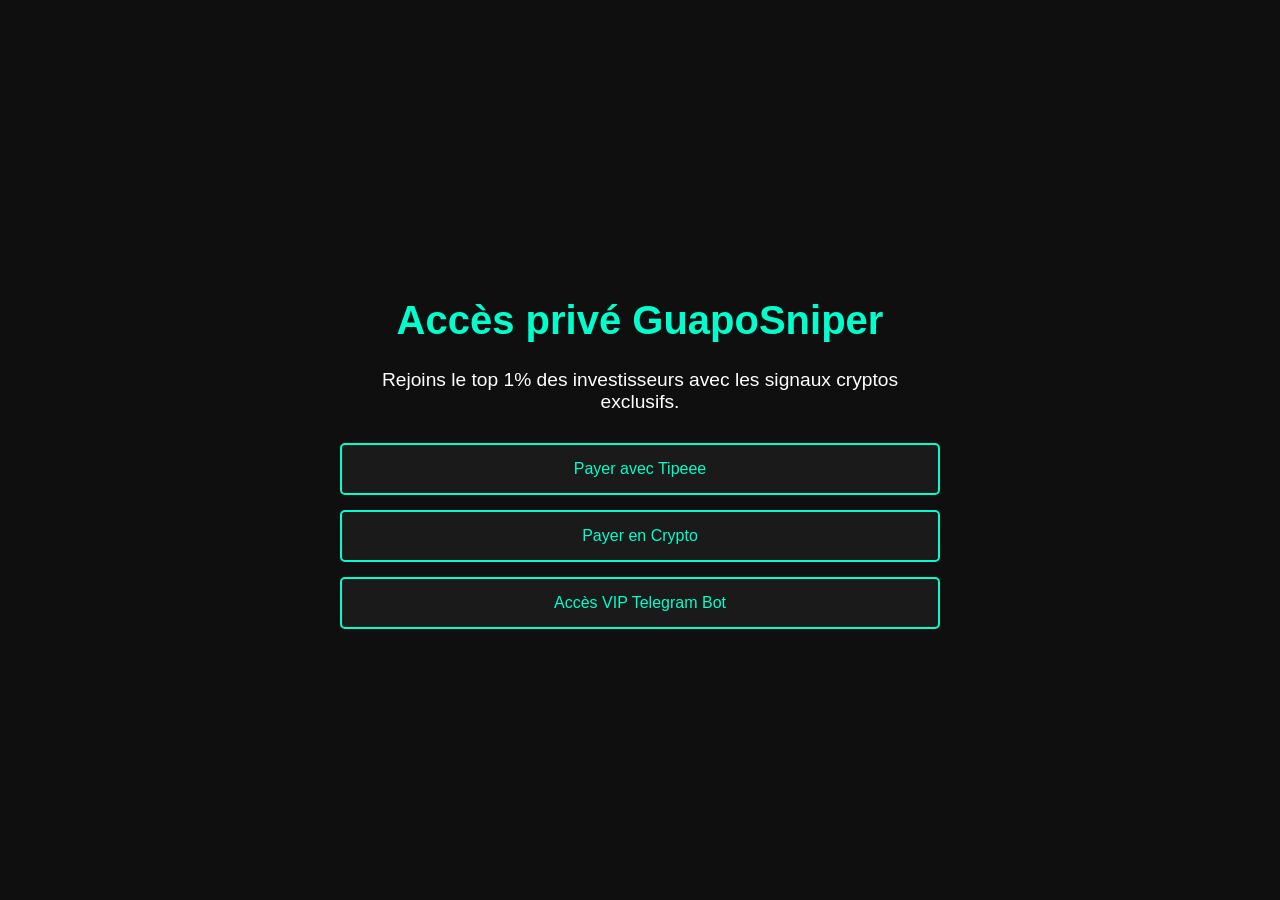
==== index.html @ 8393d085 "Ajout des fichiers HTML/CSS" ====
<!DOCTYPE html>
<html lang="fr">
<head>
    <meta charset="UTF-8">
    <meta name="viewport" content="width=device-width, initial-scale=1.0">
    <title>GuapoSniper VIP</title>
    <link rel="stylesheet" href="style.css">
</head>
<body>
    <div class="container">
        <h1>Accès privé GuapoSniper</h1>
        <p>Rejoins le top 1% des investisseurs avec les signaux cryptos exclusifs.</p>
        <div class="buttons">
            <a href="https://fr.tipeee.com/guaposniper" class="btn">Payer avec Tipeee</a>
            <a href="#" class="btn">Payer en Crypto</a>
            <a href="https://t.me/Guapoooo_bot" class="btn">Accès VIP Telegram Bot</a>
        </div>
    </div>
</body>
</html>
---- style.css ----
body {
    margin: 0;
    padding: 0;
    font-family: 'Segoe UI', sans-serif;
    background-color: #0f0f0f;
    color: #fff;
    display: flex;
    justify-content: center;
    align-items: center;
    height: 100vh;
    text-align: center;
}
.container {
    max-width: 600px;
    padding: 20px;
}
h1 {
    font-size: 2.5em;
    color: #00ffcc;
}
p {
    font-size: 1.2em;
    margin-bottom: 30px;
}
.buttons {
    display: flex;
    flex-direction: column;
    gap: 15px;
}
.btn {
    background: #1a1a1a;
    border: 2px solid #00ffcc;
    padding: 15px;
    color: #00ffcc;
    text-decoration: none;
    border-radius: 5px;
    transition: all 0.3s ease;
}
.btn:hover {
    background: #00ffcc;
    color: #000;
}
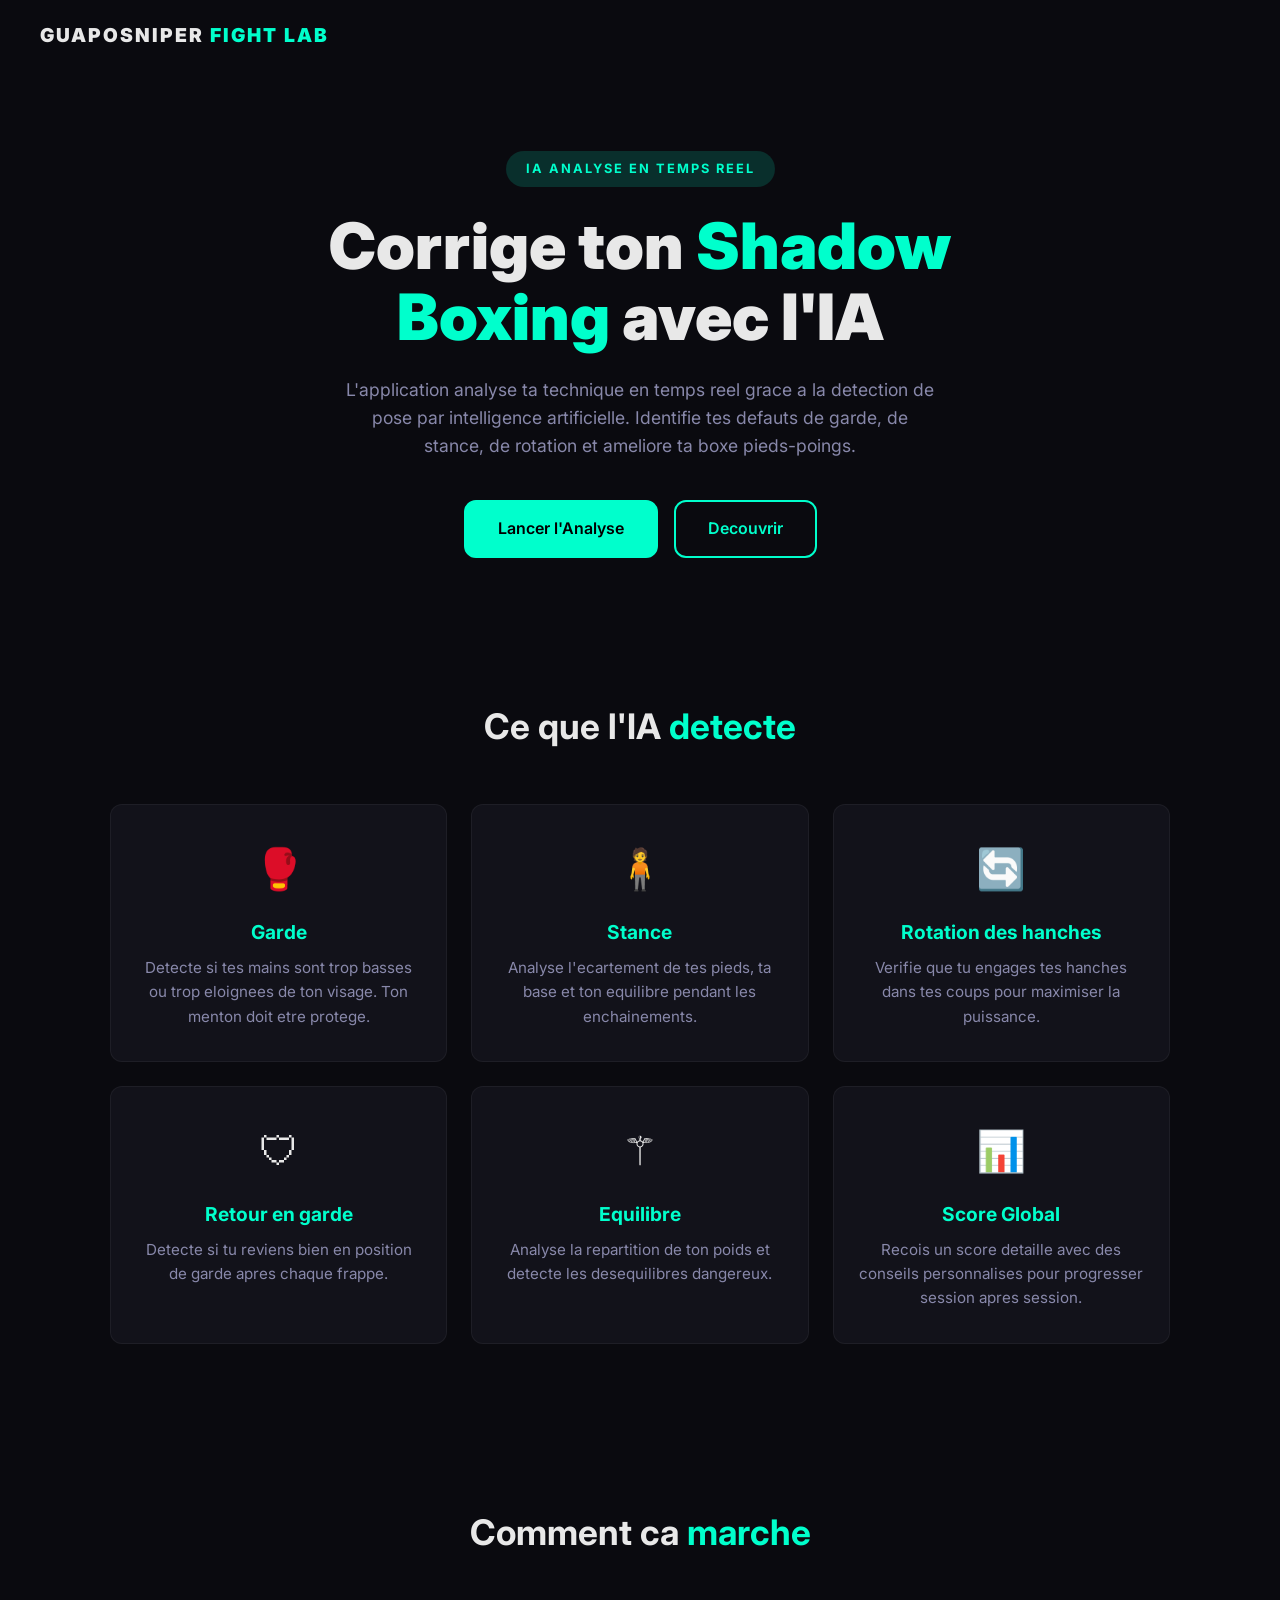
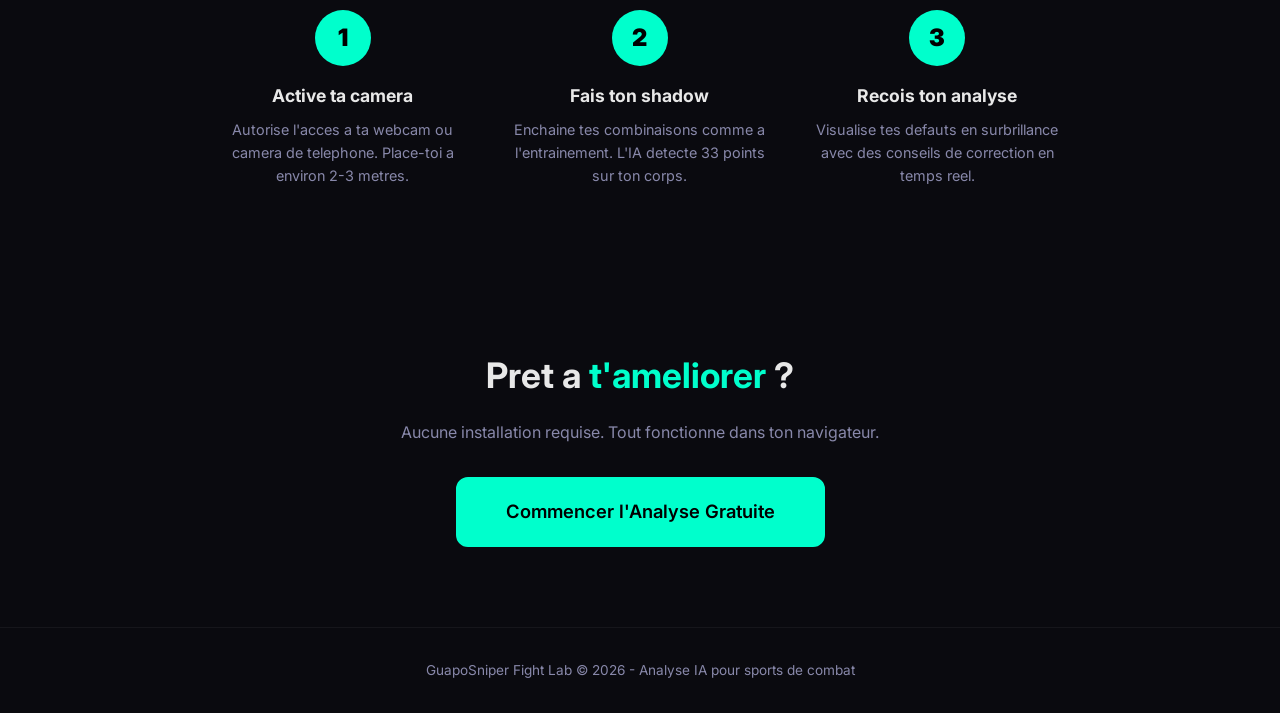
==== commit c292442d: "feat: application d'analyse IA shadow boxing pour kickboxing - Landing page presentant les fonctionn" ====
--- a/index.html
+++ b/index.html
@@ -1,21 +1,98 @@
-
 <!DOCTYPE html>
 <html lang="fr">
 <head>
     <meta charset="UTF-8">
     <meta name="viewport" content="width=device-width, initial-scale=1.0">
-    <title>GuapoSniper VIP</title>
+    <title>GuapoSniper Fight Lab - Analyse IA Shadow Boxing</title>
     <link rel="stylesheet" href="style.css">
+    <link rel="preconnect" href="https://fonts.googleapis.com">
+    <link href="https://fonts.googleapis.com/css2?family=Inter:wght@400;600;700;900&display=swap" rel="stylesheet">
 </head>
 <body>
-    <div class="container">
-        <h1>Accès privé GuapoSniper</h1>
-        <p>Rejoins le top 1% des investisseurs avec les signaux cryptos exclusifs.</p>
-        <div class="buttons">
-            <a href="https://fr.tipeee.com/guaposniper" class="btn">Payer avec Tipeee</a>
-            <a href="#" class="btn">Payer en Crypto</a>
-            <a href="https://t.me/Guapoooo_bot" class="btn">Accès VIP Telegram Bot</a>
-        </div>
+    <div class="landing">
+        <nav class="landing-nav">
+            <div class="logo">GUAPOSNIPER <span class="accent">FIGHT LAB</span></div>
+        </nav>
+
+        <section class="hero">
+            <div class="hero-badge">IA ANALYSE EN TEMPS REEL</div>
+            <h1>Corrige ton <span class="accent">Shadow Boxing</span> avec l'IA</h1>
+            <p class="hero-subtitle">
+                L'application analyse ta technique en temps reel grace a la detection de pose par intelligence artificielle.
+                Identifie tes defauts de garde, de stance, de rotation et ameliore ta boxe pieds-poings.
+            </p>
+            <div class="hero-buttons">
+                <a href="app.html" class="btn btn-primary">Lancer l'Analyse</a>
+                <a href="#features" class="btn btn-outline">Decouvrir</a>
+            </div>
+        </section>
+
+        <section id="features" class="features">
+            <h2>Ce que l'IA <span class="accent">detecte</span></h2>
+            <div class="features-grid">
+                <div class="feature-card">
+                    <div class="feature-icon">&#x1F94A;</div>
+                    <h3>Garde</h3>
+                    <p>Detecte si tes mains sont trop basses ou trop eloignees de ton visage. Ton menton doit etre protege.</p>
+                </div>
+                <div class="feature-card">
+                    <div class="feature-icon">&#x1F9CD;</div>
+                    <h3>Stance</h3>
+                    <p>Analyse l'ecartement de tes pieds, ta base et ton equilibre pendant les enchainements.</p>
+                </div>
+                <div class="feature-card">
+                    <div class="feature-icon">&#x1F504;</div>
+                    <h3>Rotation des hanches</h3>
+                    <p>Verifie que tu engages tes hanches dans tes coups pour maximiser la puissance.</p>
+                </div>
+                <div class="feature-card">
+                    <div class="feature-icon">&#x1F6E1;</div>
+                    <h3>Retour en garde</h3>
+                    <p>Detecte si tu reviens bien en position de garde apres chaque frappe.</p>
+                </div>
+                <div class="feature-card">
+                    <div class="feature-icon">&#x269A;</div>
+                    <h3>Equilibre</h3>
+                    <p>Analyse la repartition de ton poids et detecte les desequilibres dangereux.</p>
+                </div>
+                <div class="feature-card">
+                    <div class="feature-icon">&#x1F4CA;</div>
+                    <h3>Score Global</h3>
+                    <p>Recois un score detaille avec des conseils personnalises pour progresser session apres session.</p>
+                </div>
+            </div>
+        </section>
+
+        <section class="how-it-works">
+            <h2>Comment ca <span class="accent">marche</span></h2>
+            <div class="steps">
+                <div class="step">
+                    <div class="step-number">1</div>
+                    <h3>Active ta camera</h3>
+                    <p>Autorise l'acces a ta webcam ou camera de telephone. Place-toi a environ 2-3 metres.</p>
+                </div>
+                <div class="step">
+                    <div class="step-number">2</div>
+                    <h3>Fais ton shadow</h3>
+                    <p>Enchaine tes combinaisons comme a l'entrainement. L'IA detecte 33 points sur ton corps.</p>
+                </div>
+                <div class="step">
+                    <div class="step-number">3</div>
+                    <h3>Recois ton analyse</h3>
+                    <p>Visualise tes defauts en surbrillance avec des conseils de correction en temps reel.</p>
+                </div>
+            </div>
+        </section>
+
+        <section class="cta">
+            <h2>Pret a <span class="accent">t'ameliorer</span> ?</h2>
+            <p>Aucune installation requise. Tout fonctionne dans ton navigateur.</p>
+            <a href="app.html" class="btn btn-primary btn-large">Commencer l'Analyse Gratuite</a>
+        </section>
+
+        <footer>
+            <p>GuapoSniper Fight Lab &copy; 2026 - Analyse IA pour sports de combat</p>
+        </footer>
     </div>
 </body>
 </html>
--- a/style.css
+++ b/style.css
@@ -1,43 +1,819 @@
-
-body {
+/* ========================================
+   GUAPOSNIPER FIGHT LAB - Global Styles
+   ======================================== */
+
+:root {
+    --bg-dark: #0a0a0f;
+    --bg-card: #12121a;
+    --bg-card-hover: #1a1a2e;
+    --accent: #00ffcc;
+    --accent-dim: rgba(0, 255, 204, 0.15);
+    --accent-glow: rgba(0, 255, 204, 0.4);
+    --danger: #ff4757;
+    --warning: #ffa502;
+    --success: #2ed573;
+    --text: #e8e8e8;
+    --text-dim: #8888aa;
+    --radius: 12px;
+    --font: 'Inter', -apple-system, BlinkMacSystemFont, 'Segoe UI', sans-serif;
+}
+
+* {
     margin: 0;
     padding: 0;
-    font-family: 'Segoe UI', sans-serif;
-    background-color: #0f0f0f;
+    box-sizing: border-box;
+}
+
+body {
+    font-family: var(--font);
+    background-color: var(--bg-dark);
+    color: var(--text);
+    line-height: 1.6;
+    overflow-x: hidden;
+}
+
+.accent {
+    color: var(--accent);
+}
+
+/* ========================================
+   BUTTONS
+   ======================================== */
+
+.btn {
+    display: inline-block;
+    padding: 14px 32px;
+    border-radius: var(--radius);
+    text-decoration: none;
+    font-weight: 600;
+    font-size: 1rem;
+    cursor: pointer;
+    transition: all 0.3s ease;
+    border: 2px solid transparent;
+    text-align: center;
+}
+
+.btn-primary {
+    background: var(--accent);
+    color: #000;
+    border-color: var(--accent);
+}
+
+.btn-primary:hover {
+    background: transparent;
+    color: var(--accent);
+    box-shadow: 0 0 30px var(--accent-glow);
+}
+
+.btn-outline {
+    background: transparent;
+    color: var(--accent);
+    border-color: var(--accent);
+}
+
+.btn-outline:hover {
+    background: var(--accent);
+    color: #000;
+}
+
+.btn-large {
+    padding: 18px 48px;
+    font-size: 1.15rem;
+}
+
+.btn-danger {
+    background: var(--danger);
     color: #fff;
-    display: flex;
+    border-color: var(--danger);
+}
+
+.btn-danger:hover {
+    background: transparent;
+    color: var(--danger);
+}
+
+/* ========================================
+   LANDING PAGE
+   ======================================== */
+
+.landing-nav {
+    padding: 20px 40px;
+    display: flex;
+    align-items: center;
+    justify-content: space-between;
+}
+
+.logo {
+    font-size: 1.2rem;
+    font-weight: 900;
+    letter-spacing: 2px;
+}
+
+/* HERO */
+.hero {
+    text-align: center;
+    padding: 80px 20px 60px;
+    max-width: 800px;
+    margin: 0 auto;
+}
+
+.hero-badge {
+    display: inline-block;
+    background: var(--accent-dim);
+    color: var(--accent);
+    padding: 8px 20px;
+    border-radius: 50px;
+    font-size: 0.8rem;
+    font-weight: 700;
+    letter-spacing: 2px;
+    margin-bottom: 24px;
+}
+
+.hero h1 {
+    font-size: clamp(2.2rem, 6vw, 4rem);
+    font-weight: 900;
+    line-height: 1.1;
+    margin-bottom: 24px;
+}
+
+.hero-subtitle {
+    font-size: 1.1rem;
+    color: var(--text-dim);
+    max-width: 600px;
+    margin: 0 auto 40px;
+}
+
+.hero-buttons {
+    display: flex;
+    gap: 16px;
     justify-content: center;
-    align-items: center;
-    height: 100vh;
+    flex-wrap: wrap;
+}
+
+/* FEATURES */
+.features {
+    padding: 80px 20px;
+    max-width: 1100px;
+    margin: 0 auto;
     text-align: center;
 }
-.container {
-    max-width: 600px;
+
+.features h2 {
+    font-size: 2.2rem;
+    margin-bottom: 50px;
+}
+
+.features-grid {
+    display: grid;
+    grid-template-columns: repeat(auto-fit, minmax(280px, 1fr));
+    gap: 24px;
+}
+
+.feature-card {
+    background: var(--bg-card);
+    padding: 32px 24px;
+    border-radius: var(--radius);
+    border: 1px solid rgba(255, 255, 255, 0.05);
+    transition: all 0.3s ease;
+}
+
+.feature-card:hover {
+    border-color: var(--accent);
+    transform: translateY(-4px);
+    box-shadow: 0 8px 30px rgba(0, 255, 204, 0.1);
+}
+
+.feature-icon {
+    font-size: 2.5rem;
+    margin-bottom: 16px;
+}
+
+.feature-card h3 {
+    font-size: 1.2rem;
+    margin-bottom: 8px;
+    color: var(--accent);
+}
+
+.feature-card p {
+    color: var(--text-dim);
+    font-size: 0.95rem;
+}
+
+/* HOW IT WORKS */
+.how-it-works {
+    padding: 80px 20px;
+    max-width: 900px;
+    margin: 0 auto;
+    text-align: center;
+}
+
+.how-it-works h2 {
+    font-size: 2.2rem;
+    margin-bottom: 50px;
+}
+
+.steps {
+    display: flex;
+    gap: 32px;
+    flex-wrap: wrap;
+    justify-content: center;
+}
+
+.step {
+    flex: 1;
+    min-width: 220px;
+    max-width: 280px;
+    text-align: center;
+}
+
+.step-number {
+    width: 56px;
+    height: 56px;
+    border-radius: 50%;
+    background: var(--accent);
+    color: #000;
+    font-weight: 900;
+    font-size: 1.5rem;
+    display: flex;
+    align-items: center;
+    justify-content: center;
+    margin: 0 auto 16px;
+}
+
+.step h3 {
+    margin-bottom: 8px;
+    font-size: 1.1rem;
+}
+
+.step p {
+    color: var(--text-dim);
+    font-size: 0.9rem;
+}
+
+/* CTA */
+.cta {
+    text-align: center;
+    padding: 80px 20px;
+}
+
+.cta h2 {
+    font-size: 2.2rem;
+    margin-bottom: 16px;
+}
+
+.cta p {
+    color: var(--text-dim);
+    margin-bottom: 32px;
+}
+
+/* FOOTER */
+footer {
+    text-align: center;
+    padding: 32px 20px;
+    color: var(--text-dim);
+    font-size: 0.85rem;
+    border-top: 1px solid rgba(255, 255, 255, 0.05);
+}
+
+/* ========================================
+   APP PAGE
+   ======================================== */
+
+.app-container {
+    min-height: 100vh;
+    display: flex;
+    flex-direction: column;
+}
+
+.app-nav {
+    padding: 16px 24px;
+    display: flex;
+    align-items: center;
+    justify-content: space-between;
+    border-bottom: 1px solid rgba(255, 255, 255, 0.05);
+    background: rgba(10, 10, 15, 0.95);
+    backdrop-filter: blur(10px);
+    position: sticky;
+    top: 0;
+    z-index: 100;
+}
+
+.app-nav .logo {
+    font-size: 1rem;
+}
+
+.nav-status {
+    display: flex;
+    align-items: center;
+    gap: 8px;
+    font-size: 0.85rem;
+    color: var(--text-dim);
+}
+
+.status-dot {
+    width: 8px;
+    height: 8px;
+    border-radius: 50%;
+    background: var(--text-dim);
+}
+
+.status-dot.active {
+    background: var(--success);
+    box-shadow: 0 0 8px var(--success);
+}
+
+.status-dot.recording {
+    background: var(--danger);
+    box-shadow: 0 0 8px var(--danger);
+    animation: pulse 1s infinite;
+}
+
+@keyframes pulse {
+    0%, 100% { opacity: 1; }
+    50% { opacity: 0.4; }
+}
+
+/* APP MAIN CONTENT */
+.app-main {
+    flex: 1;
+    display: flex;
+    flex-direction: column;
+    align-items: center;
+    padding: 24px;
+}
+
+/* MODE SELECTOR */
+.mode-selector {
+    display: flex;
+    gap: 12px;
+    margin-bottom: 24px;
+    flex-wrap: wrap;
+    justify-content: center;
+}
+
+.mode-btn {
+    padding: 10px 24px;
+    border-radius: 50px;
+    border: 1px solid rgba(255, 255, 255, 0.1);
+    background: var(--bg-card);
+    color: var(--text-dim);
+    cursor: pointer;
+    font-family: var(--font);
+    font-size: 0.9rem;
+    font-weight: 600;
+    transition: all 0.3s ease;
+}
+
+.mode-btn:hover {
+    border-color: var(--accent);
+    color: var(--text);
+}
+
+.mode-btn.active {
+    background: var(--accent);
+    color: #000;
+    border-color: var(--accent);
+}
+
+/* VIDEO AREA */
+.video-area {
+    position: relative;
+    width: 100%;
+    max-width: 860px;
+    aspect-ratio: 16/9;
+    background: var(--bg-card);
+    border-radius: var(--radius);
+    overflow: hidden;
+    border: 1px solid rgba(255, 255, 255, 0.05);
+    margin-bottom: 24px;
+}
+
+.video-area video,
+.video-area canvas {
+    position: absolute;
+    top: 0;
+    left: 0;
+    width: 100%;
+    height: 100%;
+    object-fit: contain;
+}
+
+.video-area canvas {
+    z-index: 2;
+    pointer-events: none;
+}
+
+.video-placeholder {
+    position: absolute;
+    top: 0;
+    left: 0;
+    width: 100%;
+    height: 100%;
+    display: flex;
+    flex-direction: column;
+    align-items: center;
+    justify-content: center;
+    gap: 16px;
+    z-index: 1;
+}
+
+.video-placeholder .placeholder-icon {
+    font-size: 4rem;
+    opacity: 0.3;
+}
+
+.video-placeholder p {
+    color: var(--text-dim);
+    font-size: 0.95rem;
+}
+
+/* CONTROLS */
+.controls {
+    display: flex;
+    gap: 12px;
+    margin-bottom: 24px;
+    flex-wrap: wrap;
+    justify-content: center;
+}
+
+.control-btn {
+    padding: 12px 28px;
+    border-radius: var(--radius);
+    border: 2px solid var(--accent);
+    background: transparent;
+    color: var(--accent);
+    font-family: var(--font);
+    font-weight: 600;
+    font-size: 0.95rem;
+    cursor: pointer;
+    transition: all 0.3s ease;
+    display: flex;
+    align-items: center;
+    gap: 8px;
+}
+
+.control-btn:hover {
+    background: var(--accent);
+    color: #000;
+}
+
+.control-btn:disabled {
+    opacity: 0.3;
+    cursor: not-allowed;
+}
+
+.control-btn.recording {
+    border-color: var(--danger);
+    color: var(--danger);
+    animation: pulse-border 1.5s infinite;
+}
+
+.control-btn.recording:hover {
+    background: var(--danger);
+    color: #fff;
+}
+
+@keyframes pulse-border {
+    0%, 100% { box-shadow: 0 0 0 0 rgba(255, 71, 87, 0.4); }
+    50% { box-shadow: 0 0 0 8px rgba(255, 71, 87, 0); }
+}
+
+/* UPLOAD AREA */
+.upload-area {
+    width: 100%;
+    max-width: 860px;
+    border: 2px dashed rgba(255, 255, 255, 0.1);
+    border-radius: var(--radius);
+    padding: 48px 24px;
+    text-align: center;
+    cursor: pointer;
+    transition: all 0.3s ease;
+    margin-bottom: 24px;
+    display: none;
+}
+
+.upload-area:hover {
+    border-color: var(--accent);
+    background: var(--accent-dim);
+}
+
+.upload-area.drag-over {
+    border-color: var(--accent);
+    background: var(--accent-dim);
+}
+
+.upload-area .upload-icon {
+    font-size: 3rem;
+    margin-bottom: 12px;
+    opacity: 0.5;
+}
+
+.upload-area p {
+    color: var(--text-dim);
+}
+
+.upload-area input[type="file"] {
+    display: none;
+}
+
+/* ANALYSIS PANEL */
+.analysis-panel {
+    width: 100%;
+    max-width: 860px;
+    display: none;
+}
+
+.analysis-panel.visible {
+    display: block;
+}
+
+.analysis-header {
+    display: flex;
+    align-items: center;
+    justify-content: space-between;
+    margin-bottom: 20px;
+    flex-wrap: wrap;
+    gap: 12px;
+}
+
+.analysis-header h2 {
+    font-size: 1.4rem;
+}
+
+.global-score {
+    display: flex;
+    align-items: center;
+    gap: 12px;
+    background: var(--bg-card);
+    padding: 12px 24px;
+    border-radius: var(--radius);
+    border: 1px solid rgba(255, 255, 255, 0.05);
+}
+
+.score-circle {
+    width: 52px;
+    height: 52px;
+    border-radius: 50%;
+    display: flex;
+    align-items: center;
+    justify-content: center;
+    font-weight: 900;
+    font-size: 1.2rem;
+    color: #000;
+}
+
+.score-circle.good {
+    background: var(--success);
+}
+
+.score-circle.medium {
+    background: var(--warning);
+}
+
+.score-circle.bad {
+    background: var(--danger);
+}
+
+.score-label {
+    font-size: 0.85rem;
+    color: var(--text-dim);
+}
+
+.score-label strong {
+    display: block;
+    color: var(--text);
+    font-size: 1rem;
+}
+
+/* DEFECT CARDS */
+.defects-grid {
+    display: grid;
+    grid-template-columns: repeat(auto-fit, minmax(260px, 1fr));
+    gap: 16px;
+    margin-bottom: 24px;
+}
+
+.defect-card {
+    background: var(--bg-card);
+    border-radius: var(--radius);
     padding: 20px;
-}
-h1 {
-    font-size: 2.5em;
-    color: #00ffcc;
-}
-p {
-    font-size: 1.2em;
-    margin-bottom: 30px;
-}
-.buttons {
+    border-left: 4px solid var(--text-dim);
+    transition: all 0.3s ease;
+}
+
+.defect-card.issue {
+    border-left-color: var(--danger);
+}
+
+.defect-card.warning {
+    border-left-color: var(--warning);
+}
+
+.defect-card.ok {
+    border-left-color: var(--success);
+}
+
+.defect-card h4 {
+    font-size: 1rem;
+    margin-bottom: 4px;
+    display: flex;
+    align-items: center;
+    gap: 8px;
+}
+
+.defect-card .defect-status {
+    font-size: 0.75rem;
+    padding: 2px 10px;
+    border-radius: 50px;
+    font-weight: 700;
+}
+
+.defect-card.issue .defect-status {
+    background: rgba(255, 71, 87, 0.15);
+    color: var(--danger);
+}
+
+.defect-card.warning .defect-status {
+    background: rgba(255, 165, 2, 0.15);
+    color: var(--warning);
+}
+
+.defect-card.ok .defect-status {
+    background: rgba(46, 213, 115, 0.15);
+    color: var(--success);
+}
+
+.defect-card p {
+    color: var(--text-dim);
+    font-size: 0.88rem;
+    margin-top: 8px;
+}
+
+.defect-card .defect-meter {
+    margin-top: 12px;
+    height: 6px;
+    background: rgba(255, 255, 255, 0.05);
+    border-radius: 3px;
+    overflow: hidden;
+}
+
+.defect-card .defect-meter-fill {
+    height: 100%;
+    border-radius: 3px;
+    transition: width 0.5s ease;
+}
+
+.defect-card.ok .defect-meter-fill {
+    background: var(--success);
+}
+
+.defect-card.warning .defect-meter-fill {
+    background: var(--warning);
+}
+
+.defect-card.issue .defect-meter-fill {
+    background: var(--danger);
+}
+
+/* TIPS */
+.tips-section {
+    background: var(--bg-card);
+    border-radius: var(--radius);
+    padding: 24px;
+    border: 1px solid rgba(255, 255, 255, 0.05);
+}
+
+.tips-section h3 {
+    margin-bottom: 16px;
+    font-size: 1.1rem;
+}
+
+.tip-item {
+    display: flex;
+    align-items: flex-start;
+    gap: 12px;
+    padding: 12px 0;
+    border-bottom: 1px solid rgba(255, 255, 255, 0.03);
+}
+
+.tip-item:last-child {
+    border-bottom: none;
+}
+
+.tip-icon {
+    flex-shrink: 0;
+    width: 28px;
+    height: 28px;
+    border-radius: 50%;
+    display: flex;
+    align-items: center;
+    justify-content: center;
+    font-size: 0.8rem;
+    background: var(--accent-dim);
+    color: var(--accent);
+}
+
+.tip-text {
+    font-size: 0.9rem;
+    color: var(--text-dim);
+}
+
+.tip-text strong {
+    color: var(--text);
+}
+
+/* LOADING */
+.loading-overlay {
+    position: absolute;
+    top: 0;
+    left: 0;
+    width: 100%;
+    height: 100%;
+    background: rgba(10, 10, 15, 0.85);
     display: flex;
     flex-direction: column;
-    gap: 15px;
-}
-.btn {
-    background: #1a1a1a;
-    border: 2px solid #00ffcc;
-    padding: 15px;
-    color: #00ffcc;
-    text-decoration: none;
-    border-radius: 5px;
-    transition: all 0.3s ease;
-}
-.btn:hover {
-    background: #00ffcc;
-    color: #000;
-}
+    align-items: center;
+    justify-content: center;
+    z-index: 10;
+    gap: 16px;
+}
+
+.spinner {
+    width: 48px;
+    height: 48px;
+    border: 3px solid rgba(255, 255, 255, 0.1);
+    border-top-color: var(--accent);
+    border-radius: 50%;
+    animation: spin 0.8s linear infinite;
+}
+
+@keyframes spin {
+    to { transform: rotate(360deg); }
+}
+
+.loading-overlay p {
+    color: var(--text-dim);
+    font-size: 0.9rem;
+}
+
+/* HIDDEN */
+.hidden {
+    display: none !important;
+}
+
+/* ========================================
+   RESPONSIVE
+   ======================================== */
+
+@media (max-width: 768px) {
+    .hero {
+        padding: 40px 16px 40px;
+    }
+
+    .hero h1 {
+        font-size: 2rem;
+    }
+
+    .features-grid {
+        grid-template-columns: 1fr;
+    }
+
+    .steps {
+        flex-direction: column;
+        align-items: center;
+    }
+
+    .video-area {
+        aspect-ratio: 4/3;
+    }
+
+    .defects-grid {
+        grid-template-columns: 1fr;
+    }
+
+    .landing-nav {
+        padding: 16px 20px;
+    }
+
+    .app-nav {
+        padding: 12px 16px;
+    }
+
+    .mode-selector {
+        gap: 8px;
+    }
+
+    .mode-btn {
+        padding: 8px 16px;
+        font-size: 0.8rem;
+    }
+
+    .controls {
+        gap: 8px;
+    }
+
+    .control-btn {
+        padding: 10px 20px;
+        font-size: 0.85rem;
+    }
+}
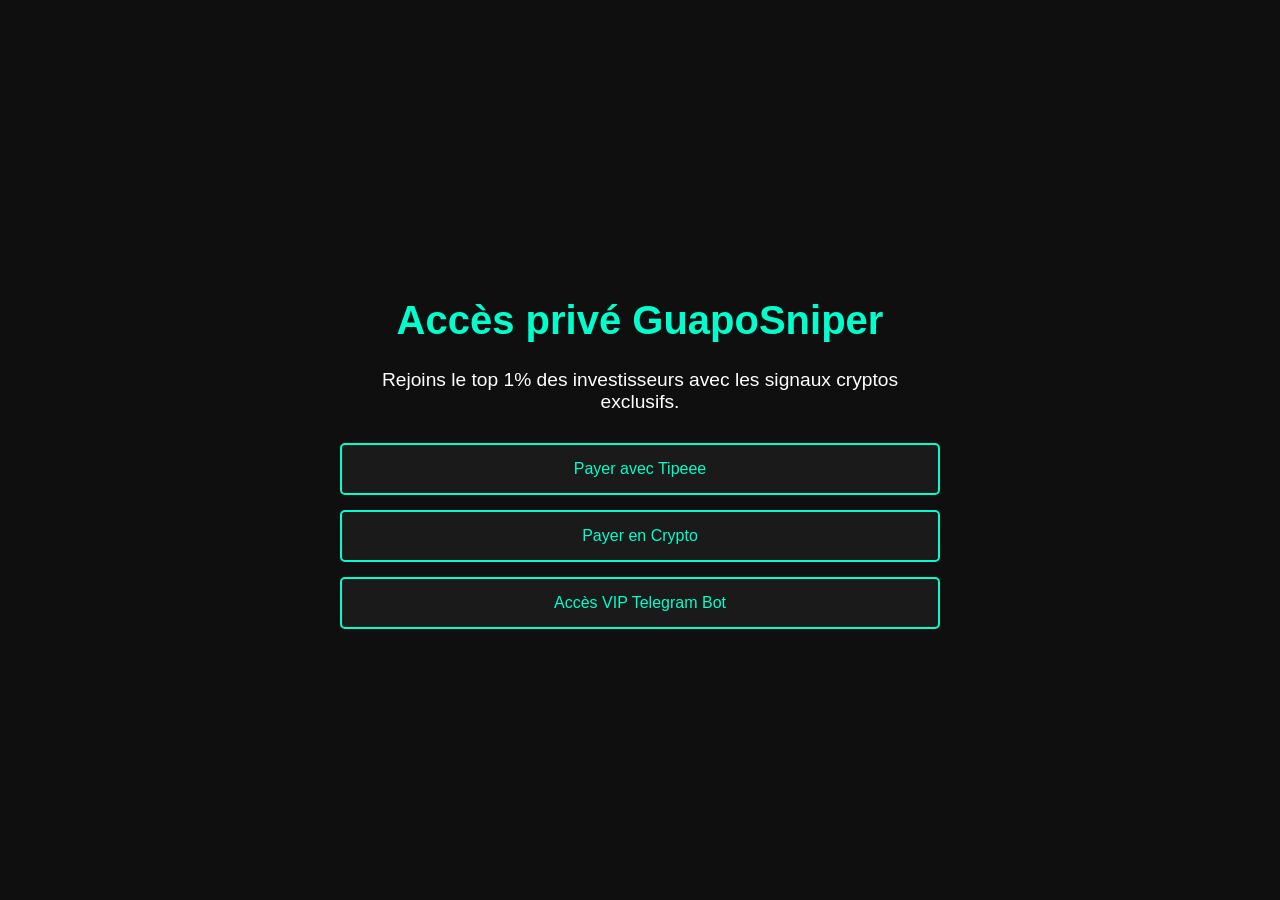
==== commit fce29817: "Menage : suppression des lignes vides en debut de fichiers" ====
--- a/index.html
+++ b/index.html
@@ -3,96 +3,18 @@
 <head>
     <meta charset="UTF-8">
     <meta name="viewport" content="width=device-width, initial-scale=1.0">
-    <title>GuapoSniper Fight Lab - Analyse IA Shadow Boxing</title>
+    <title>GuapoSniper VIP</title>
     <link rel="stylesheet" href="style.css">
-    <link rel="preconnect" href="https://fonts.googleapis.com">
-    <link href="https://fonts.googleapis.com/css2?family=Inter:wght@400;600;700;900&display=swap" rel="stylesheet">
 </head>
 <body>
-    <div class="landing">
-        <nav class="landing-nav">
-            <div class="logo">GUAPOSNIPER <span class="accent">FIGHT LAB</span></div>
-        </nav>
-
-        <section class="hero">
-            <div class="hero-badge">IA ANALYSE EN TEMPS REEL</div>
-            <h1>Corrige ton <span class="accent">Shadow Boxing</span> avec l'IA</h1>
-            <p class="hero-subtitle">
-                L'application analyse ta technique en temps reel grace a la detection de pose par intelligence artificielle.
-                Identifie tes defauts de garde, de stance, de rotation et ameliore ta boxe pieds-poings.
-            </p>
-            <div class="hero-buttons">
-                <a href="app.html" class="btn btn-primary">Lancer l'Analyse</a>
-                <a href="#features" class="btn btn-outline">Decouvrir</a>
-            </div>
-        </section>
-
-        <section id="features" class="features">
-            <h2>Ce que l'IA <span class="accent">detecte</span></h2>
-            <div class="features-grid">
-                <div class="feature-card">
-                    <div class="feature-icon">&#x1F94A;</div>
-                    <h3>Garde</h3>
-                    <p>Detecte si tes mains sont trop basses ou trop eloignees de ton visage. Ton menton doit etre protege.</p>
-                </div>
-                <div class="feature-card">
-                    <div class="feature-icon">&#x1F9CD;</div>
-                    <h3>Stance</h3>
-                    <p>Analyse l'ecartement de tes pieds, ta base et ton equilibre pendant les enchainements.</p>
-                </div>
-                <div class="feature-card">
-                    <div class="feature-icon">&#x1F504;</div>
-                    <h3>Rotation des hanches</h3>
-                    <p>Verifie que tu engages tes hanches dans tes coups pour maximiser la puissance.</p>
-                </div>
-                <div class="feature-card">
-                    <div class="feature-icon">&#x1F6E1;</div>
-                    <h3>Retour en garde</h3>
-                    <p>Detecte si tu reviens bien en position de garde apres chaque frappe.</p>
-                </div>
-                <div class="feature-card">
-                    <div class="feature-icon">&#x269A;</div>
-                    <h3>Equilibre</h3>
-                    <p>Analyse la repartition de ton poids et detecte les desequilibres dangereux.</p>
-                </div>
-                <div class="feature-card">
-                    <div class="feature-icon">&#x1F4CA;</div>
-                    <h3>Score Global</h3>
-                    <p>Recois un score detaille avec des conseils personnalises pour progresser session apres session.</p>
-                </div>
-            </div>
-        </section>
-
-        <section class="how-it-works">
-            <h2>Comment ca <span class="accent">marche</span></h2>
-            <div class="steps">
-                <div class="step">
-                    <div class="step-number">1</div>
-                    <h3>Active ta camera</h3>
-                    <p>Autorise l'acces a ta webcam ou camera de telephone. Place-toi a environ 2-3 metres.</p>
-                </div>
-                <div class="step">
-                    <div class="step-number">2</div>
-                    <h3>Fais ton shadow</h3>
-                    <p>Enchaine tes combinaisons comme a l'entrainement. L'IA detecte 33 points sur ton corps.</p>
-                </div>
-                <div class="step">
-                    <div class="step-number">3</div>
-                    <h3>Recois ton analyse</h3>
-                    <p>Visualise tes defauts en surbrillance avec des conseils de correction en temps reel.</p>
-                </div>
-            </div>
-        </section>
-
-        <section class="cta">
-            <h2>Pret a <span class="accent">t'ameliorer</span> ?</h2>
-            <p>Aucune installation requise. Tout fonctionne dans ton navigateur.</p>
-            <a href="app.html" class="btn btn-primary btn-large">Commencer l'Analyse Gratuite</a>
-        </section>
-
-        <footer>
-            <p>GuapoSniper Fight Lab &copy; 2026 - Analyse IA pour sports de combat</p>
-        </footer>
+    <div class="container">
+        <h1>Accès privé GuapoSniper</h1>
+        <p>Rejoins le top 1% des investisseurs avec les signaux cryptos exclusifs.</p>
+        <div class="buttons">
+            <a href="https://fr.tipeee.com/guaposniper" class="btn">Payer avec Tipeee</a>
+            <a href="#" class="btn">Payer en Crypto</a>
+            <a href="https://t.me/Guapoooo_bot" class="btn">Accès VIP Telegram Bot</a>
+        </div>
     </div>
 </body>
 </html>
--- a/style.css
+++ b/style.css
@@ -1,819 +1,42 @@
-/* ========================================
-   GUAPOSNIPER FIGHT LAB - Global Styles
-   ======================================== */
-
-:root {
-    --bg-dark: #0a0a0f;
-    --bg-card: #12121a;
-    --bg-card-hover: #1a1a2e;
-    --accent: #00ffcc;
-    --accent-dim: rgba(0, 255, 204, 0.15);
-    --accent-glow: rgba(0, 255, 204, 0.4);
-    --danger: #ff4757;
-    --warning: #ffa502;
-    --success: #2ed573;
-    --text: #e8e8e8;
-    --text-dim: #8888aa;
-    --radius: 12px;
-    --font: 'Inter', -apple-system, BlinkMacSystemFont, 'Segoe UI', sans-serif;
-}
-
-* {
+body {
     margin: 0;
     padding: 0;
-    box-sizing: border-box;
-}
-
-body {
-    font-family: var(--font);
-    background-color: var(--bg-dark);
-    color: var(--text);
-    line-height: 1.6;
-    overflow-x: hidden;
-}
-
-.accent {
-    color: var(--accent);
-}
-
-/* ========================================
-   BUTTONS
-   ======================================== */
-
-.btn {
-    display: inline-block;
-    padding: 14px 32px;
-    border-radius: var(--radius);
-    text-decoration: none;
-    font-weight: 600;
-    font-size: 1rem;
-    cursor: pointer;
-    transition: all 0.3s ease;
-    border: 2px solid transparent;
+    font-family: 'Segoe UI', sans-serif;
+    background-color: #0f0f0f;
+    color: #fff;
+    display: flex;
+    justify-content: center;
+    align-items: center;
+    height: 100vh;
     text-align: center;
 }
-
-.btn-primary {
-    background: var(--accent);
-    color: #000;
-    border-color: var(--accent);
+.container {
+    max-width: 600px;
+    padding: 20px;
 }
-
-.btn-primary:hover {
-    background: transparent;
-    color: var(--accent);
-    box-shadow: 0 0 30px var(--accent-glow);
+h1 {
+    font-size: 2.5em;
+    color: #00ffcc;
 }
-
-.btn-outline {
-    background: transparent;
-    color: var(--accent);
-    border-color: var(--accent);
+p {
+    font-size: 1.2em;
+    margin-bottom: 30px;
 }
-
-.btn-outline:hover {
-    background: var(--accent);
+.buttons {
+    display: flex;
+    flex-direction: column;
+    gap: 15px;
+}
+.btn {
+    background: #1a1a1a;
+    border: 2px solid #00ffcc;
+    padding: 15px;
+    color: #00ffcc;
+    text-decoration: none;
+    border-radius: 5px;
+    transition: all 0.3s ease;
+}
+.btn:hover {
+    background: #00ffcc;
     color: #000;
 }
-
-.btn-large {
-    padding: 18px 48px;
-    font-size: 1.15rem;
-}
-
-.btn-danger {
-    background: var(--danger);
-    color: #fff;
-    border-color: var(--danger);
-}
-
-.btn-danger:hover {
-    background: transparent;
-    color: var(--danger);
-}
-
-/* ========================================
-   LANDING PAGE
-   ======================================== */
-
-.landing-nav {
-    padding: 20px 40px;
-    display: flex;
-    align-items: center;
-    justify-content: space-between;
-}
-
-.logo {
-    font-size: 1.2rem;
-    font-weight: 900;
-    letter-spacing: 2px;
-}
-
-/* HERO */
-.hero {
-    text-align: center;
-    padding: 80px 20px 60px;
-    max-width: 800px;
-    margin: 0 auto;
-}
-
-.hero-badge {
-    display: inline-block;
-    background: var(--accent-dim);
-    color: var(--accent);
-    padding: 8px 20px;
-    border-radius: 50px;
-    font-size: 0.8rem;
-    font-weight: 700;
-    letter-spacing: 2px;
-    margin-bottom: 24px;
-}
-
-.hero h1 {
-    font-size: clamp(2.2rem, 6vw, 4rem);
-    font-weight: 900;
-    line-height: 1.1;
-    margin-bottom: 24px;
-}
-
-.hero-subtitle {
-    font-size: 1.1rem;
-    color: var(--text-dim);
-    max-width: 600px;
-    margin: 0 auto 40px;
-}
-
-.hero-buttons {
-    display: flex;
-    gap: 16px;
-    justify-content: center;
-    flex-wrap: wrap;
-}
-
-/* FEATURES */
-.features {
-    padding: 80px 20px;
-    max-width: 1100px;
-    margin: 0 auto;
-    text-align: center;
-}
-
-.features h2 {
-    font-size: 2.2rem;
-    margin-bottom: 50px;
-}
-
-.features-grid {
-    display: grid;
-    grid-template-columns: repeat(auto-fit, minmax(280px, 1fr));
-    gap: 24px;
-}
-
-.feature-card {
-    background: var(--bg-card);
-    padding: 32px 24px;
-    border-radius: var(--radius);
-    border: 1px solid rgba(255, 255, 255, 0.05);
-    transition: all 0.3s ease;
-}
-
-.feature-card:hover {
-    border-color: var(--accent);
-    transform: translateY(-4px);
-    box-shadow: 0 8px 30px rgba(0, 255, 204, 0.1);
-}
-
-.feature-icon {
-    font-size: 2.5rem;
-    margin-bottom: 16px;
-}
-
-.feature-card h3 {
-    font-size: 1.2rem;
-    margin-bottom: 8px;
-    color: var(--accent);
-}
-
-.feature-card p {
-    color: var(--text-dim);
-    font-size: 0.95rem;
-}
-
-/* HOW IT WORKS */
-.how-it-works {
-    padding: 80px 20px;
-    max-width: 900px;
-    margin: 0 auto;
-    text-align: center;
-}
-
-.how-it-works h2 {
-    font-size: 2.2rem;
-    margin-bottom: 50px;
-}
-
-.steps {
-    display: flex;
-    gap: 32px;
-    flex-wrap: wrap;
-    justify-content: center;
-}
-
-.step {
-    flex: 1;
-    min-width: 220px;
-    max-width: 280px;
-    text-align: center;
-}
-
-.step-number {
-    width: 56px;
-    height: 56px;
-    border-radius: 50%;
-    background: var(--accent);
-    color: #000;
-    font-weight: 900;
-    font-size: 1.5rem;
-    display: flex;
-    align-items: center;
-    justify-content: center;
-    margin: 0 auto 16px;
-}
-
-.step h3 {
-    margin-bottom: 8px;
-    font-size: 1.1rem;
-}
-
-.step p {
-    color: var(--text-dim);
-    font-size: 0.9rem;
-}
-
-/* CTA */
-.cta {
-    text-align: center;
-    padding: 80px 20px;
-}
-
-.cta h2 {
-    font-size: 2.2rem;
-    margin-bottom: 16px;
-}
-
-.cta p {
-    color: var(--text-dim);
-    margin-bottom: 32px;
-}
-
-/* FOOTER */
-footer {
-    text-align: center;
-    padding: 32px 20px;
-    color: var(--text-dim);
-    font-size: 0.85rem;
-    border-top: 1px solid rgba(255, 255, 255, 0.05);
-}
-
-/* ========================================
-   APP PAGE
-   ======================================== */
-
-.app-container {
-    min-height: 100vh;
-    display: flex;
-    flex-direction: column;
-}
-
-.app-nav {
-    padding: 16px 24px;
-    display: flex;
-    align-items: center;
-    justify-content: space-between;
-    border-bottom: 1px solid rgba(255, 255, 255, 0.05);
-    background: rgba(10, 10, 15, 0.95);
-    backdrop-filter: blur(10px);
-    position: sticky;
-    top: 0;
-    z-index: 100;
-}
-
-.app-nav .logo {
-    font-size: 1rem;
-}
-
-.nav-status {
-    display: flex;
-    align-items: center;
-    gap: 8px;
-    font-size: 0.85rem;
-    color: var(--text-dim);
-}
-
-.status-dot {
-    width: 8px;
-    height: 8px;
-    border-radius: 50%;
-    background: var(--text-dim);
-}
-
-.status-dot.active {
-    background: var(--success);
-    box-shadow: 0 0 8px var(--success);
-}
-
-.status-dot.recording {
-    background: var(--danger);
-    box-shadow: 0 0 8px var(--danger);
-    animation: pulse 1s infinite;
-}
-
-@keyframes pulse {
-    0%, 100% { opacity: 1; }
-    50% { opacity: 0.4; }
-}
-
-/* APP MAIN CONTENT */
-.app-main {
-    flex: 1;
-    display: flex;
-    flex-direction: column;
-    align-items: center;
-    padding: 24px;
-}
-
-/* MODE SELECTOR */
-.mode-selector {
-    display: flex;
-    gap: 12px;
-    margin-bottom: 24px;
-    flex-wrap: wrap;
-    justify-content: center;
-}
-
-.mode-btn {
-    padding: 10px 24px;
-    border-radius: 50px;
-    border: 1px solid rgba(255, 255, 255, 0.1);
-    background: var(--bg-card);
-    color: var(--text-dim);
-    cursor: pointer;
-    font-family: var(--font);
-    font-size: 0.9rem;
-    font-weight: 600;
-    transition: all 0.3s ease;
-}
-
-.mode-btn:hover {
-    border-color: var(--accent);
-    color: var(--text);
-}
-
-.mode-btn.active {
-    background: var(--accent);
-    color: #000;
-    border-color: var(--accent);
-}
-
-/* VIDEO AREA */
-.video-area {
-    position: relative;
-    width: 100%;
-    max-width: 860px;
-    aspect-ratio: 16/9;
-    background: var(--bg-card);
-    border-radius: var(--radius);
-    overflow: hidden;
-    border: 1px solid rgba(255, 255, 255, 0.05);
-    margin-bottom: 24px;
-}
-
-.video-area video,
-.video-area canvas {
-    position: absolute;
-    top: 0;
-    left: 0;
-    width: 100%;
-    height: 100%;
-    object-fit: contain;
-}
-
-.video-area canvas {
-    z-index: 2;
-    pointer-events: none;
-}
-
-.video-placeholder {
-    position: absolute;
-    top: 0;
-    left: 0;
-    width: 100%;
-    height: 100%;
-    display: flex;
-    flex-direction: column;
-    align-items: center;
-    justify-content: center;
-    gap: 16px;
-    z-index: 1;
-}
-
-.video-placeholder .placeholder-icon {
-    font-size: 4rem;
-    opacity: 0.3;
-}
-
-.video-placeholder p {
-    color: var(--text-dim);
-    font-size: 0.95rem;
-}
-
-/* CONTROLS */
-.controls {
-    display: flex;
-    gap: 12px;
-    margin-bottom: 24px;
-    flex-wrap: wrap;
-    justify-content: center;
-}
-
-.control-btn {
-    padding: 12px 28px;
-    border-radius: var(--radius);
-    border: 2px solid var(--accent);
-    background: transparent;
-    color: var(--accent);
-    font-family: var(--font);
-    font-weight: 600;
-    font-size: 0.95rem;
-    cursor: pointer;
-    transition: all 0.3s ease;
-    display: flex;
-    align-items: center;
-    gap: 8px;
-}
-
-.control-btn:hover {
-    background: var(--accent);
-    color: #000;
-}
-
-.control-btn:disabled {
-    opacity: 0.3;
-    cursor: not-allowed;
-}
-
-.control-btn.recording {
-    border-color: var(--danger);
-    color: var(--danger);
-    animation: pulse-border 1.5s infinite;
-}
-
-.control-btn.recording:hover {
-    background: var(--danger);
-    color: #fff;
-}
-
-@keyframes pulse-border {
-    0%, 100% { box-shadow: 0 0 0 0 rgba(255, 71, 87, 0.4); }
-    50% { box-shadow: 0 0 0 8px rgba(255, 71, 87, 0); }
-}
-
-/* UPLOAD AREA */
-.upload-area {
-    width: 100%;
-    max-width: 860px;
-    border: 2px dashed rgba(255, 255, 255, 0.1);
-    border-radius: var(--radius);
-    padding: 48px 24px;
-    text-align: center;
-    cursor: pointer;
-    transition: all 0.3s ease;
-    margin-bottom: 24px;
-    display: none;
-}
-
-.upload-area:hover {
-    border-color: var(--accent);
-    background: var(--accent-dim);
-}
-
-.upload-area.drag-over {
-    border-color: var(--accent);
-    background: var(--accent-dim);
-}
-
-.upload-area .upload-icon {
-    font-size: 3rem;
-    margin-bottom: 12px;
-    opacity: 0.5;
-}
-
-.upload-area p {
-    color: var(--text-dim);
-}
-
-.upload-area input[type="file"] {
-    display: none;
-}
-
-/* ANALYSIS PANEL */
-.analysis-panel {
-    width: 100%;
-    max-width: 860px;
-    display: none;
-}
-
-.analysis-panel.visible {
-    display: block;
-}
-
-.analysis-header {
-    display: flex;
-    align-items: center;
-    justify-content: space-between;
-    margin-bottom: 20px;
-    flex-wrap: wrap;
-    gap: 12px;
-}
-
-.analysis-header h2 {
-    font-size: 1.4rem;
-}
-
-.global-score {
-    display: flex;
-    align-items: center;
-    gap: 12px;
-    background: var(--bg-card);
-    padding: 12px 24px;
-    border-radius: var(--radius);
-    border: 1px solid rgba(255, 255, 255, 0.05);
-}
-
-.score-circle {
-    width: 52px;
-    height: 52px;
-    border-radius: 50%;
-    display: flex;
-    align-items: center;
-    justify-content: center;
-    font-weight: 900;
-    font-size: 1.2rem;
-    color: #000;
-}
-
-.score-circle.good {
-    background: var(--success);
-}
-
-.score-circle.medium {
-    background: var(--warning);
-}
-
-.score-circle.bad {
-    background: var(--danger);
-}
-
-.score-label {
-    font-size: 0.85rem;
-    color: var(--text-dim);
-}
-
-.score-label strong {
-    display: block;
-    color: var(--text);
-    font-size: 1rem;
-}
-
-/* DEFECT CARDS */
-.defects-grid {
-    display: grid;
-    grid-template-columns: repeat(auto-fit, minmax(260px, 1fr));
-    gap: 16px;
-    margin-bottom: 24px;
-}
-
-.defect-card {
-    background: var(--bg-card);
-    border-radius: var(--radius);
-    padding: 20px;
-    border-left: 4px solid var(--text-dim);
-    transition: all 0.3s ease;
-}
-
-.defect-card.issue {
-    border-left-color: var(--danger);
-}
-
-.defect-card.warning {
-    border-left-color: var(--warning);
-}
-
-.defect-card.ok {
-    border-left-color: var(--success);
-}
-
-.defect-card h4 {
-    font-size: 1rem;
-    margin-bottom: 4px;
-    display: flex;
-    align-items: center;
-    gap: 8px;
-}
-
-.defect-card .defect-status {
-    font-size: 0.75rem;
-    padding: 2px 10px;
-    border-radius: 50px;
-    font-weight: 700;
-}
-
-.defect-card.issue .defect-status {
-    background: rgba(255, 71, 87, 0.15);
-    color: var(--danger);
-}
-
-.defect-card.warning .defect-status {
-    background: rgba(255, 165, 2, 0.15);
-    color: var(--warning);
-}
-
-.defect-card.ok .defect-status {
-    background: rgba(46, 213, 115, 0.15);
-    color: var(--success);
-}
-
-.defect-card p {
-    color: var(--text-dim);
-    font-size: 0.88rem;
-    margin-top: 8px;
-}
-
-.defect-card .defect-meter {
-    margin-top: 12px;
-    height: 6px;
-    background: rgba(255, 255, 255, 0.05);
-    border-radius: 3px;
-    overflow: hidden;
-}
-
-.defect-card .defect-meter-fill {
-    height: 100%;
-    border-radius: 3px;
-    transition: width 0.5s ease;
-}
-
-.defect-card.ok .defect-meter-fill {
-    background: var(--success);
-}
-
-.defect-card.warning .defect-meter-fill {
-    background: var(--warning);
-}
-
-.defect-card.issue .defect-meter-fill {
-    background: var(--danger);
-}
-
-/* TIPS */
-.tips-section {
-    background: var(--bg-card);
-    border-radius: var(--radius);
-    padding: 24px;
-    border: 1px solid rgba(255, 255, 255, 0.05);
-}
-
-.tips-section h3 {
-    margin-bottom: 16px;
-    font-size: 1.1rem;
-}
-
-.tip-item {
-    display: flex;
-    align-items: flex-start;
-    gap: 12px;
-    padding: 12px 0;
-    border-bottom: 1px solid rgba(255, 255, 255, 0.03);
-}
-
-.tip-item:last-child {
-    border-bottom: none;
-}
-
-.tip-icon {
-    flex-shrink: 0;
-    width: 28px;
-    height: 28px;
-    border-radius: 50%;
-    display: flex;
-    align-items: center;
-    justify-content: center;
-    font-size: 0.8rem;
-    background: var(--accent-dim);
-    color: var(--accent);
-}
-
-.tip-text {
-    font-size: 0.9rem;
-    color: var(--text-dim);
-}
-
-.tip-text strong {
-    color: var(--text);
-}
-
-/* LOADING */
-.loading-overlay {
-    position: absolute;
-    top: 0;
-    left: 0;
-    width: 100%;
-    height: 100%;
-    background: rgba(10, 10, 15, 0.85);
-    display: flex;
-    flex-direction: column;
-    align-items: center;
-    justify-content: center;
-    z-index: 10;
-    gap: 16px;
-}
-
-.spinner {
-    width: 48px;
-    height: 48px;
-    border: 3px solid rgba(255, 255, 255, 0.1);
-    border-top-color: var(--accent);
-    border-radius: 50%;
-    animation: spin 0.8s linear infinite;
-}
-
-@keyframes spin {
-    to { transform: rotate(360deg); }
-}
-
-.loading-overlay p {
-    color: var(--text-dim);
-    font-size: 0.9rem;
-}
-
-/* HIDDEN */
-.hidden {
-    display: none !important;
-}
-
-/* ========================================
-   RESPONSIVE
-   ======================================== */
-
-@media (max-width: 768px) {
-    .hero {
-        padding: 40px 16px 40px;
-    }
-
-    .hero h1 {
-        font-size: 2rem;
-    }
-
-    .features-grid {
-        grid-template-columns: 1fr;
-    }
-
-    .steps {
-        flex-direction: column;
-        align-items: center;
-    }
-
-    .video-area {
-        aspect-ratio: 4/3;
-    }
-
-    .defects-grid {
-        grid-template-columns: 1fr;
-    }
-
-    .landing-nav {
-        padding: 16px 20px;
-    }
-
-    .app-nav {
-        padding: 12px 16px;
-    }
-
-    .mode-selector {
-        gap: 8px;
-    }
-
-    .mode-btn {
-        padding: 8px 16px;
-        font-size: 0.8rem;
-    }
-
-    .controls {
-        gap: 8px;
-    }
-
-    .control-btn {
-        padding: 10px 20px;
-        font-size: 0.85rem;
-    }
-}
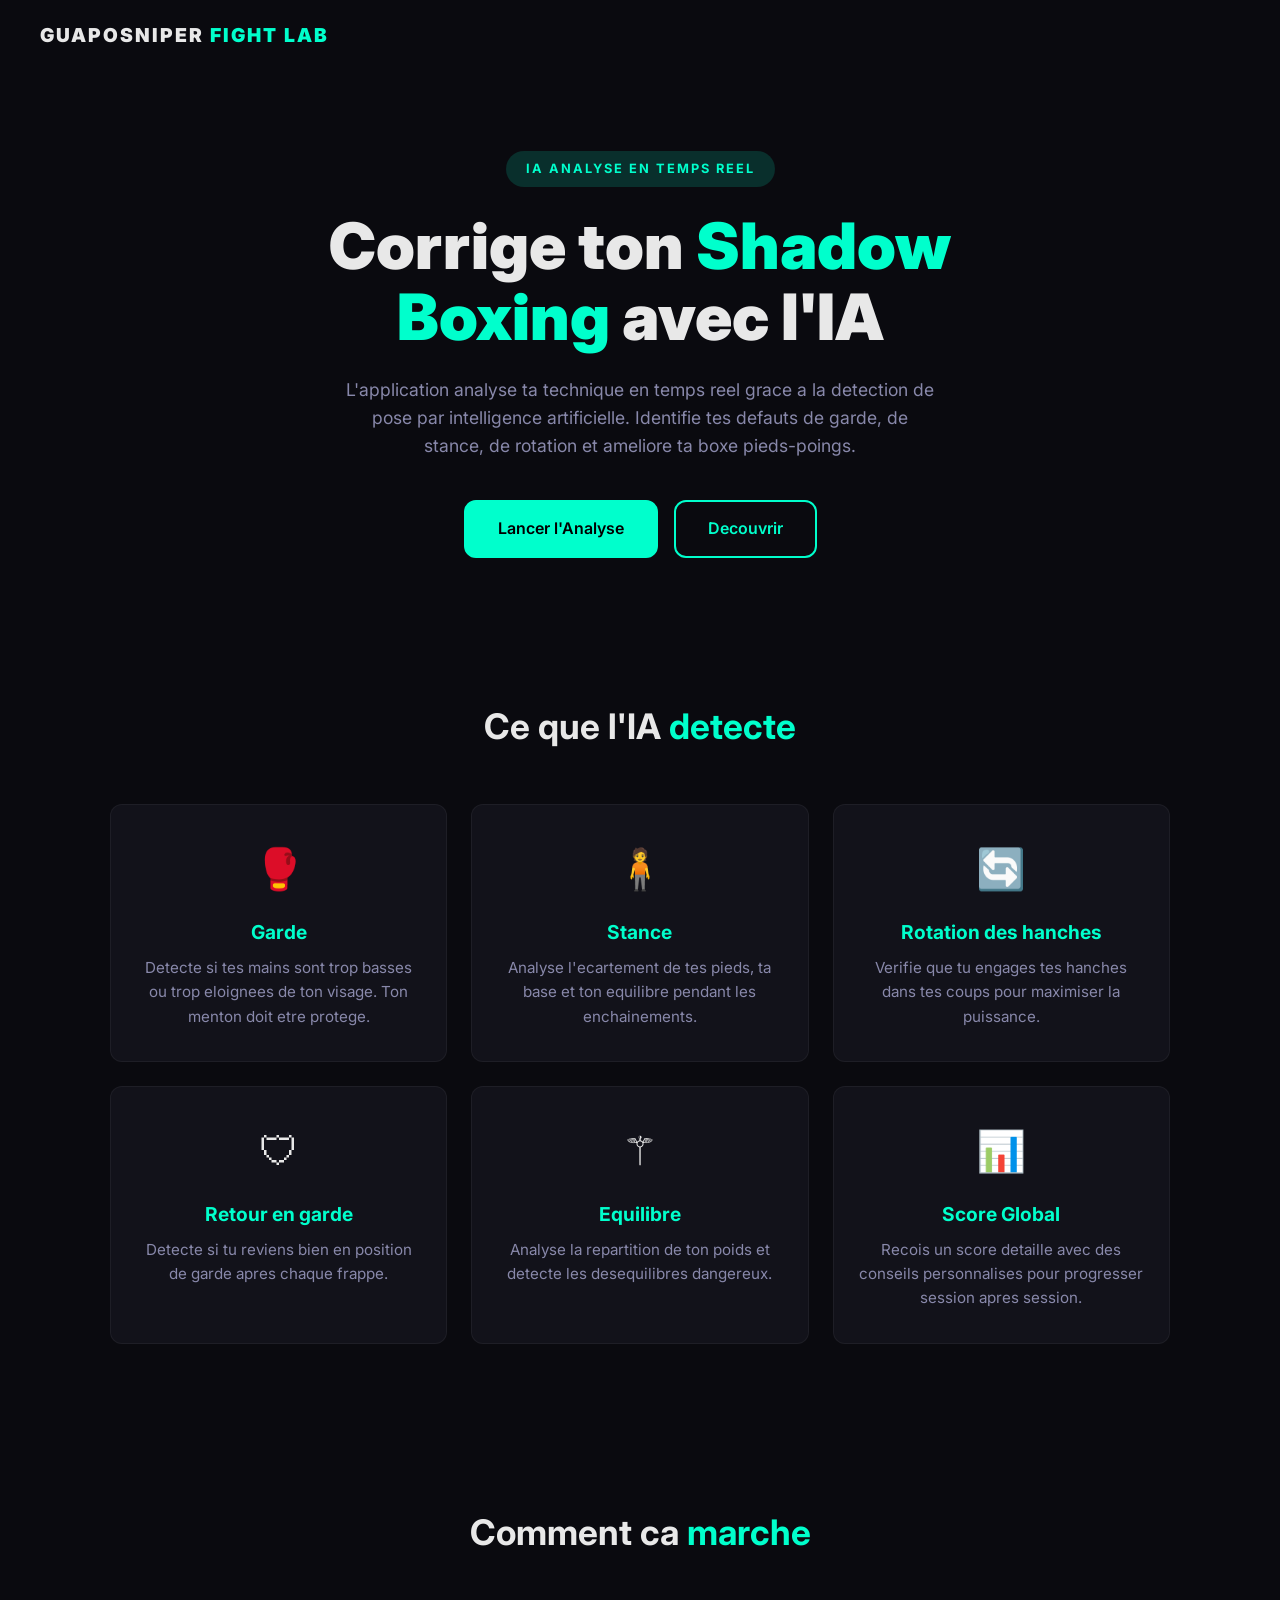
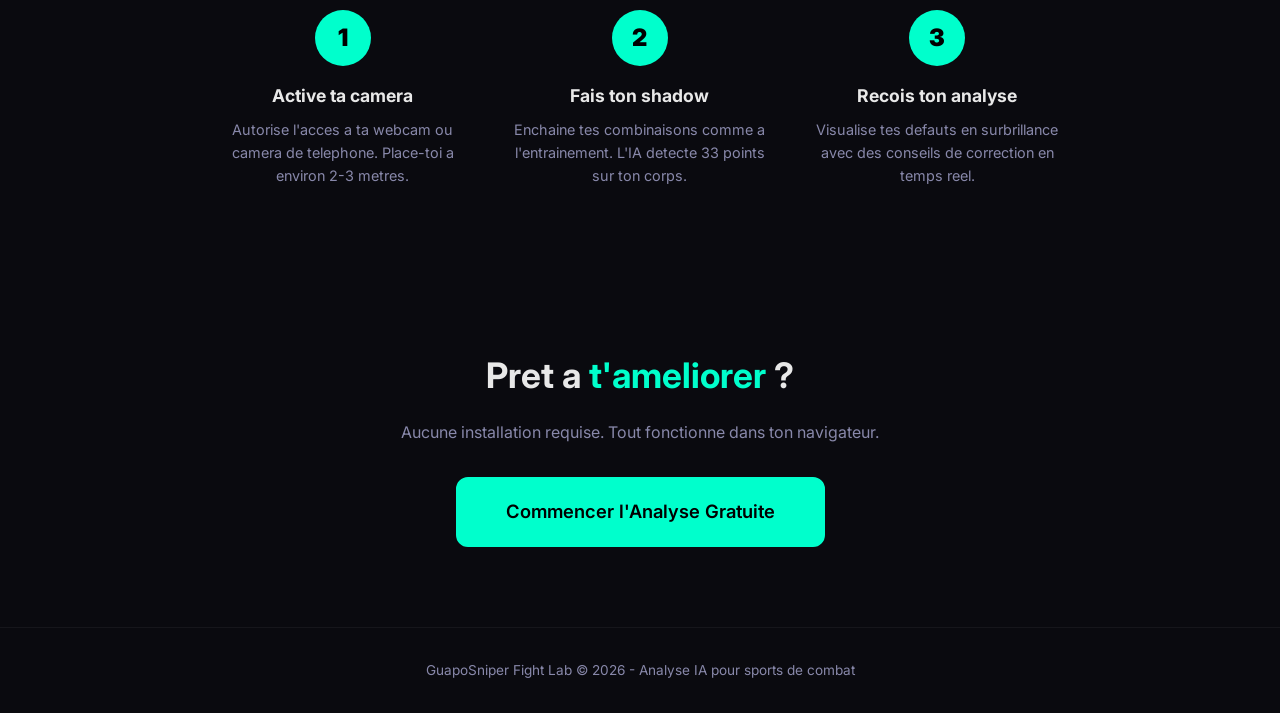
==== commit 57ba6de8: "Merge c292442d77635c0282feefe94255ccbb3a4677e7 into 8393d085922b70684553ec92480adf8e62296c2f" ====
--- a/index.html
+++ b/index.html
@@ -3,18 +3,96 @@
 <head>
     <meta charset="UTF-8">
     <meta name="viewport" content="width=device-width, initial-scale=1.0">
-    <title>GuapoSniper VIP</title>
+    <title>GuapoSniper Fight Lab - Analyse IA Shadow Boxing</title>
     <link rel="stylesheet" href="style.css">
+    <link rel="preconnect" href="https://fonts.googleapis.com">
+    <link href="https://fonts.googleapis.com/css2?family=Inter:wght@400;600;700;900&display=swap" rel="stylesheet">
 </head>
 <body>
-    <div class="container">
-        <h1>Accès privé GuapoSniper</h1>
-        <p>Rejoins le top 1% des investisseurs avec les signaux cryptos exclusifs.</p>
-        <div class="buttons">
-            <a href="https://fr.tipeee.com/guaposniper" class="btn">Payer avec Tipeee</a>
-            <a href="#" class="btn">Payer en Crypto</a>
-            <a href="https://t.me/Guapoooo_bot" class="btn">Accès VIP Telegram Bot</a>
-        </div>
+    <div class="landing">
+        <nav class="landing-nav">
+            <div class="logo">GUAPOSNIPER <span class="accent">FIGHT LAB</span></div>
+        </nav>
+
+        <section class="hero">
+            <div class="hero-badge">IA ANALYSE EN TEMPS REEL</div>
+            <h1>Corrige ton <span class="accent">Shadow Boxing</span> avec l'IA</h1>
+            <p class="hero-subtitle">
+                L'application analyse ta technique en temps reel grace a la detection de pose par intelligence artificielle.
+                Identifie tes defauts de garde, de stance, de rotation et ameliore ta boxe pieds-poings.
+            </p>
+            <div class="hero-buttons">
+                <a href="app.html" class="btn btn-primary">Lancer l'Analyse</a>
+                <a href="#features" class="btn btn-outline">Decouvrir</a>
+            </div>
+        </section>
+
+        <section id="features" class="features">
+            <h2>Ce que l'IA <span class="accent">detecte</span></h2>
+            <div class="features-grid">
+                <div class="feature-card">
+                    <div class="feature-icon">&#x1F94A;</div>
+                    <h3>Garde</h3>
+                    <p>Detecte si tes mains sont trop basses ou trop eloignees de ton visage. Ton menton doit etre protege.</p>
+                </div>
+                <div class="feature-card">
+                    <div class="feature-icon">&#x1F9CD;</div>
+                    <h3>Stance</h3>
+                    <p>Analyse l'ecartement de tes pieds, ta base et ton equilibre pendant les enchainements.</p>
+                </div>
+                <div class="feature-card">
+                    <div class="feature-icon">&#x1F504;</div>
+                    <h3>Rotation des hanches</h3>
+                    <p>Verifie que tu engages tes hanches dans tes coups pour maximiser la puissance.</p>
+                </div>
+                <div class="feature-card">
+                    <div class="feature-icon">&#x1F6E1;</div>
+                    <h3>Retour en garde</h3>
+                    <p>Detecte si tu reviens bien en position de garde apres chaque frappe.</p>
+                </div>
+                <div class="feature-card">
+                    <div class="feature-icon">&#x269A;</div>
+                    <h3>Equilibre</h3>
+                    <p>Analyse la repartition de ton poids et detecte les desequilibres dangereux.</p>
+                </div>
+                <div class="feature-card">
+                    <div class="feature-icon">&#x1F4CA;</div>
+                    <h3>Score Global</h3>
+                    <p>Recois un score detaille avec des conseils personnalises pour progresser session apres session.</p>
+                </div>
+            </div>
+        </section>
+
+        <section class="how-it-works">
+            <h2>Comment ca <span class="accent">marche</span></h2>
+            <div class="steps">
+                <div class="step">
+                    <div class="step-number">1</div>
+                    <h3>Active ta camera</h3>
+                    <p>Autorise l'acces a ta webcam ou camera de telephone. Place-toi a environ 2-3 metres.</p>
+                </div>
+                <div class="step">
+                    <div class="step-number">2</div>
+                    <h3>Fais ton shadow</h3>
+                    <p>Enchaine tes combinaisons comme a l'entrainement. L'IA detecte 33 points sur ton corps.</p>
+                </div>
+                <div class="step">
+                    <div class="step-number">3</div>
+                    <h3>Recois ton analyse</h3>
+                    <p>Visualise tes defauts en surbrillance avec des conseils de correction en temps reel.</p>
+                </div>
+            </div>
+        </section>
+
+        <section class="cta">
+            <h2>Pret a <span class="accent">t'ameliorer</span> ?</h2>
+            <p>Aucune installation requise. Tout fonctionne dans ton navigateur.</p>
+            <a href="app.html" class="btn btn-primary btn-large">Commencer l'Analyse Gratuite</a>
+        </section>
+
+        <footer>
+            <p>GuapoSniper Fight Lab &copy; 2026 - Analyse IA pour sports de combat</p>
+        </footer>
     </div>
 </body>
 </html>
--- a/style.css
+++ b/style.css
@@ -1,42 +1,819 @@
-body {
+/* ========================================
+   GUAPOSNIPER FIGHT LAB - Global Styles
+   ======================================== */
+
+:root {
+    --bg-dark: #0a0a0f;
+    --bg-card: #12121a;
+    --bg-card-hover: #1a1a2e;
+    --accent: #00ffcc;
+    --accent-dim: rgba(0, 255, 204, 0.15);
+    --accent-glow: rgba(0, 255, 204, 0.4);
+    --danger: #ff4757;
+    --warning: #ffa502;
+    --success: #2ed573;
+    --text: #e8e8e8;
+    --text-dim: #8888aa;
+    --radius: 12px;
+    --font: 'Inter', -apple-system, BlinkMacSystemFont, 'Segoe UI', sans-serif;
+}
+
+* {
     margin: 0;
     padding: 0;
-    font-family: 'Segoe UI', sans-serif;
-    background-color: #0f0f0f;
+    box-sizing: border-box;
+}
+
+body {
+    font-family: var(--font);
+    background-color: var(--bg-dark);
+    color: var(--text);
+    line-height: 1.6;
+    overflow-x: hidden;
+}
+
+.accent {
+    color: var(--accent);
+}
+
+/* ========================================
+   BUTTONS
+   ======================================== */
+
+.btn {
+    display: inline-block;
+    padding: 14px 32px;
+    border-radius: var(--radius);
+    text-decoration: none;
+    font-weight: 600;
+    font-size: 1rem;
+    cursor: pointer;
+    transition: all 0.3s ease;
+    border: 2px solid transparent;
+    text-align: center;
+}
+
+.btn-primary {
+    background: var(--accent);
+    color: #000;
+    border-color: var(--accent);
+}
+
+.btn-primary:hover {
+    background: transparent;
+    color: var(--accent);
+    box-shadow: 0 0 30px var(--accent-glow);
+}
+
+.btn-outline {
+    background: transparent;
+    color: var(--accent);
+    border-color: var(--accent);
+}
+
+.btn-outline:hover {
+    background: var(--accent);
+    color: #000;
+}
+
+.btn-large {
+    padding: 18px 48px;
+    font-size: 1.15rem;
+}
+
+.btn-danger {
+    background: var(--danger);
     color: #fff;
-    display: flex;
+    border-color: var(--danger);
+}
+
+.btn-danger:hover {
+    background: transparent;
+    color: var(--danger);
+}
+
+/* ========================================
+   LANDING PAGE
+   ======================================== */
+
+.landing-nav {
+    padding: 20px 40px;
+    display: flex;
+    align-items: center;
+    justify-content: space-between;
+}
+
+.logo {
+    font-size: 1.2rem;
+    font-weight: 900;
+    letter-spacing: 2px;
+}
+
+/* HERO */
+.hero {
+    text-align: center;
+    padding: 80px 20px 60px;
+    max-width: 800px;
+    margin: 0 auto;
+}
+
+.hero-badge {
+    display: inline-block;
+    background: var(--accent-dim);
+    color: var(--accent);
+    padding: 8px 20px;
+    border-radius: 50px;
+    font-size: 0.8rem;
+    font-weight: 700;
+    letter-spacing: 2px;
+    margin-bottom: 24px;
+}
+
+.hero h1 {
+    font-size: clamp(2.2rem, 6vw, 4rem);
+    font-weight: 900;
+    line-height: 1.1;
+    margin-bottom: 24px;
+}
+
+.hero-subtitle {
+    font-size: 1.1rem;
+    color: var(--text-dim);
+    max-width: 600px;
+    margin: 0 auto 40px;
+}
+
+.hero-buttons {
+    display: flex;
+    gap: 16px;
     justify-content: center;
-    align-items: center;
-    height: 100vh;
+    flex-wrap: wrap;
+}
+
+/* FEATURES */
+.features {
+    padding: 80px 20px;
+    max-width: 1100px;
+    margin: 0 auto;
     text-align: center;
 }
-.container {
-    max-width: 600px;
+
+.features h2 {
+    font-size: 2.2rem;
+    margin-bottom: 50px;
+}
+
+.features-grid {
+    display: grid;
+    grid-template-columns: repeat(auto-fit, minmax(280px, 1fr));
+    gap: 24px;
+}
+
+.feature-card {
+    background: var(--bg-card);
+    padding: 32px 24px;
+    border-radius: var(--radius);
+    border: 1px solid rgba(255, 255, 255, 0.05);
+    transition: all 0.3s ease;
+}
+
+.feature-card:hover {
+    border-color: var(--accent);
+    transform: translateY(-4px);
+    box-shadow: 0 8px 30px rgba(0, 255, 204, 0.1);
+}
+
+.feature-icon {
+    font-size: 2.5rem;
+    margin-bottom: 16px;
+}
+
+.feature-card h3 {
+    font-size: 1.2rem;
+    margin-bottom: 8px;
+    color: var(--accent);
+}
+
+.feature-card p {
+    color: var(--text-dim);
+    font-size: 0.95rem;
+}
+
+/* HOW IT WORKS */
+.how-it-works {
+    padding: 80px 20px;
+    max-width: 900px;
+    margin: 0 auto;
+    text-align: center;
+}
+
+.how-it-works h2 {
+    font-size: 2.2rem;
+    margin-bottom: 50px;
+}
+
+.steps {
+    display: flex;
+    gap: 32px;
+    flex-wrap: wrap;
+    justify-content: center;
+}
+
+.step {
+    flex: 1;
+    min-width: 220px;
+    max-width: 280px;
+    text-align: center;
+}
+
+.step-number {
+    width: 56px;
+    height: 56px;
+    border-radius: 50%;
+    background: var(--accent);
+    color: #000;
+    font-weight: 900;
+    font-size: 1.5rem;
+    display: flex;
+    align-items: center;
+    justify-content: center;
+    margin: 0 auto 16px;
+}
+
+.step h3 {
+    margin-bottom: 8px;
+    font-size: 1.1rem;
+}
+
+.step p {
+    color: var(--text-dim);
+    font-size: 0.9rem;
+}
+
+/* CTA */
+.cta {
+    text-align: center;
+    padding: 80px 20px;
+}
+
+.cta h2 {
+    font-size: 2.2rem;
+    margin-bottom: 16px;
+}
+
+.cta p {
+    color: var(--text-dim);
+    margin-bottom: 32px;
+}
+
+/* FOOTER */
+footer {
+    text-align: center;
+    padding: 32px 20px;
+    color: var(--text-dim);
+    font-size: 0.85rem;
+    border-top: 1px solid rgba(255, 255, 255, 0.05);
+}
+
+/* ========================================
+   APP PAGE
+   ======================================== */
+
+.app-container {
+    min-height: 100vh;
+    display: flex;
+    flex-direction: column;
+}
+
+.app-nav {
+    padding: 16px 24px;
+    display: flex;
+    align-items: center;
+    justify-content: space-between;
+    border-bottom: 1px solid rgba(255, 255, 255, 0.05);
+    background: rgba(10, 10, 15, 0.95);
+    backdrop-filter: blur(10px);
+    position: sticky;
+    top: 0;
+    z-index: 100;
+}
+
+.app-nav .logo {
+    font-size: 1rem;
+}
+
+.nav-status {
+    display: flex;
+    align-items: center;
+    gap: 8px;
+    font-size: 0.85rem;
+    color: var(--text-dim);
+}
+
+.status-dot {
+    width: 8px;
+    height: 8px;
+    border-radius: 50%;
+    background: var(--text-dim);
+}
+
+.status-dot.active {
+    background: var(--success);
+    box-shadow: 0 0 8px var(--success);
+}
+
+.status-dot.recording {
+    background: var(--danger);
+    box-shadow: 0 0 8px var(--danger);
+    animation: pulse 1s infinite;
+}
+
+@keyframes pulse {
+    0%, 100% { opacity: 1; }
+    50% { opacity: 0.4; }
+}
+
+/* APP MAIN CONTENT */
+.app-main {
+    flex: 1;
+    display: flex;
+    flex-direction: column;
+    align-items: center;
+    padding: 24px;
+}
+
+/* MODE SELECTOR */
+.mode-selector {
+    display: flex;
+    gap: 12px;
+    margin-bottom: 24px;
+    flex-wrap: wrap;
+    justify-content: center;
+}
+
+.mode-btn {
+    padding: 10px 24px;
+    border-radius: 50px;
+    border: 1px solid rgba(255, 255, 255, 0.1);
+    background: var(--bg-card);
+    color: var(--text-dim);
+    cursor: pointer;
+    font-family: var(--font);
+    font-size: 0.9rem;
+    font-weight: 600;
+    transition: all 0.3s ease;
+}
+
+.mode-btn:hover {
+    border-color: var(--accent);
+    color: var(--text);
+}
+
+.mode-btn.active {
+    background: var(--accent);
+    color: #000;
+    border-color: var(--accent);
+}
+
+/* VIDEO AREA */
+.video-area {
+    position: relative;
+    width: 100%;
+    max-width: 860px;
+    aspect-ratio: 16/9;
+    background: var(--bg-card);
+    border-radius: var(--radius);
+    overflow: hidden;
+    border: 1px solid rgba(255, 255, 255, 0.05);
+    margin-bottom: 24px;
+}
+
+.video-area video,
+.video-area canvas {
+    position: absolute;
+    top: 0;
+    left: 0;
+    width: 100%;
+    height: 100%;
+    object-fit: contain;
+}
+
+.video-area canvas {
+    z-index: 2;
+    pointer-events: none;
+}
+
+.video-placeholder {
+    position: absolute;
+    top: 0;
+    left: 0;
+    width: 100%;
+    height: 100%;
+    display: flex;
+    flex-direction: column;
+    align-items: center;
+    justify-content: center;
+    gap: 16px;
+    z-index: 1;
+}
+
+.video-placeholder .placeholder-icon {
+    font-size: 4rem;
+    opacity: 0.3;
+}
+
+.video-placeholder p {
+    color: var(--text-dim);
+    font-size: 0.95rem;
+}
+
+/* CONTROLS */
+.controls {
+    display: flex;
+    gap: 12px;
+    margin-bottom: 24px;
+    flex-wrap: wrap;
+    justify-content: center;
+}
+
+.control-btn {
+    padding: 12px 28px;
+    border-radius: var(--radius);
+    border: 2px solid var(--accent);
+    background: transparent;
+    color: var(--accent);
+    font-family: var(--font);
+    font-weight: 600;
+    font-size: 0.95rem;
+    cursor: pointer;
+    transition: all 0.3s ease;
+    display: flex;
+    align-items: center;
+    gap: 8px;
+}
+
+.control-btn:hover {
+    background: var(--accent);
+    color: #000;
+}
+
+.control-btn:disabled {
+    opacity: 0.3;
+    cursor: not-allowed;
+}
+
+.control-btn.recording {
+    border-color: var(--danger);
+    color: var(--danger);
+    animation: pulse-border 1.5s infinite;
+}
+
+.control-btn.recording:hover {
+    background: var(--danger);
+    color: #fff;
+}
+
+@keyframes pulse-border {
+    0%, 100% { box-shadow: 0 0 0 0 rgba(255, 71, 87, 0.4); }
+    50% { box-shadow: 0 0 0 8px rgba(255, 71, 87, 0); }
+}
+
+/* UPLOAD AREA */
+.upload-area {
+    width: 100%;
+    max-width: 860px;
+    border: 2px dashed rgba(255, 255, 255, 0.1);
+    border-radius: var(--radius);
+    padding: 48px 24px;
+    text-align: center;
+    cursor: pointer;
+    transition: all 0.3s ease;
+    margin-bottom: 24px;
+    display: none;
+}
+
+.upload-area:hover {
+    border-color: var(--accent);
+    background: var(--accent-dim);
+}
+
+.upload-area.drag-over {
+    border-color: var(--accent);
+    background: var(--accent-dim);
+}
+
+.upload-area .upload-icon {
+    font-size: 3rem;
+    margin-bottom: 12px;
+    opacity: 0.5;
+}
+
+.upload-area p {
+    color: var(--text-dim);
+}
+
+.upload-area input[type="file"] {
+    display: none;
+}
+
+/* ANALYSIS PANEL */
+.analysis-panel {
+    width: 100%;
+    max-width: 860px;
+    display: none;
+}
+
+.analysis-panel.visible {
+    display: block;
+}
+
+.analysis-header {
+    display: flex;
+    align-items: center;
+    justify-content: space-between;
+    margin-bottom: 20px;
+    flex-wrap: wrap;
+    gap: 12px;
+}
+
+.analysis-header h2 {
+    font-size: 1.4rem;
+}
+
+.global-score {
+    display: flex;
+    align-items: center;
+    gap: 12px;
+    background: var(--bg-card);
+    padding: 12px 24px;
+    border-radius: var(--radius);
+    border: 1px solid rgba(255, 255, 255, 0.05);
+}
+
+.score-circle {
+    width: 52px;
+    height: 52px;
+    border-radius: 50%;
+    display: flex;
+    align-items: center;
+    justify-content: center;
+    font-weight: 900;
+    font-size: 1.2rem;
+    color: #000;
+}
+
+.score-circle.good {
+    background: var(--success);
+}
+
+.score-circle.medium {
+    background: var(--warning);
+}
+
+.score-circle.bad {
+    background: var(--danger);
+}
+
+.score-label {
+    font-size: 0.85rem;
+    color: var(--text-dim);
+}
+
+.score-label strong {
+    display: block;
+    color: var(--text);
+    font-size: 1rem;
+}
+
+/* DEFECT CARDS */
+.defects-grid {
+    display: grid;
+    grid-template-columns: repeat(auto-fit, minmax(260px, 1fr));
+    gap: 16px;
+    margin-bottom: 24px;
+}
+
+.defect-card {
+    background: var(--bg-card);
+    border-radius: var(--radius);
     padding: 20px;
-}
-h1 {
-    font-size: 2.5em;
-    color: #00ffcc;
-}
-p {
-    font-size: 1.2em;
-    margin-bottom: 30px;
-}
-.buttons {
+    border-left: 4px solid var(--text-dim);
+    transition: all 0.3s ease;
+}
+
+.defect-card.issue {
+    border-left-color: var(--danger);
+}
+
+.defect-card.warning {
+    border-left-color: var(--warning);
+}
+
+.defect-card.ok {
+    border-left-color: var(--success);
+}
+
+.defect-card h4 {
+    font-size: 1rem;
+    margin-bottom: 4px;
+    display: flex;
+    align-items: center;
+    gap: 8px;
+}
+
+.defect-card .defect-status {
+    font-size: 0.75rem;
+    padding: 2px 10px;
+    border-radius: 50px;
+    font-weight: 700;
+}
+
+.defect-card.issue .defect-status {
+    background: rgba(255, 71, 87, 0.15);
+    color: var(--danger);
+}
+
+.defect-card.warning .defect-status {
+    background: rgba(255, 165, 2, 0.15);
+    color: var(--warning);
+}
+
+.defect-card.ok .defect-status {
+    background: rgba(46, 213, 115, 0.15);
+    color: var(--success);
+}
+
+.defect-card p {
+    color: var(--text-dim);
+    font-size: 0.88rem;
+    margin-top: 8px;
+}
+
+.defect-card .defect-meter {
+    margin-top: 12px;
+    height: 6px;
+    background: rgba(255, 255, 255, 0.05);
+    border-radius: 3px;
+    overflow: hidden;
+}
+
+.defect-card .defect-meter-fill {
+    height: 100%;
+    border-radius: 3px;
+    transition: width 0.5s ease;
+}
+
+.defect-card.ok .defect-meter-fill {
+    background: var(--success);
+}
+
+.defect-card.warning .defect-meter-fill {
+    background: var(--warning);
+}
+
+.defect-card.issue .defect-meter-fill {
+    background: var(--danger);
+}
+
+/* TIPS */
+.tips-section {
+    background: var(--bg-card);
+    border-radius: var(--radius);
+    padding: 24px;
+    border: 1px solid rgba(255, 255, 255, 0.05);
+}
+
+.tips-section h3 {
+    margin-bottom: 16px;
+    font-size: 1.1rem;
+}
+
+.tip-item {
+    display: flex;
+    align-items: flex-start;
+    gap: 12px;
+    padding: 12px 0;
+    border-bottom: 1px solid rgba(255, 255, 255, 0.03);
+}
+
+.tip-item:last-child {
+    border-bottom: none;
+}
+
+.tip-icon {
+    flex-shrink: 0;
+    width: 28px;
+    height: 28px;
+    border-radius: 50%;
+    display: flex;
+    align-items: center;
+    justify-content: center;
+    font-size: 0.8rem;
+    background: var(--accent-dim);
+    color: var(--accent);
+}
+
+.tip-text {
+    font-size: 0.9rem;
+    color: var(--text-dim);
+}
+
+.tip-text strong {
+    color: var(--text);
+}
+
+/* LOADING */
+.loading-overlay {
+    position: absolute;
+    top: 0;
+    left: 0;
+    width: 100%;
+    height: 100%;
+    background: rgba(10, 10, 15, 0.85);
     display: flex;
     flex-direction: column;
-    gap: 15px;
-}
-.btn {
-    background: #1a1a1a;
-    border: 2px solid #00ffcc;
-    padding: 15px;
-    color: #00ffcc;
-    text-decoration: none;
-    border-radius: 5px;
-    transition: all 0.3s ease;
-}
-.btn:hover {
-    background: #00ffcc;
-    color: #000;
-}
+    align-items: center;
+    justify-content: center;
+    z-index: 10;
+    gap: 16px;
+}
+
+.spinner {
+    width: 48px;
+    height: 48px;
+    border: 3px solid rgba(255, 255, 255, 0.1);
+    border-top-color: var(--accent);
+    border-radius: 50%;
+    animation: spin 0.8s linear infinite;
+}
+
+@keyframes spin {
+    to { transform: rotate(360deg); }
+}
+
+.loading-overlay p {
+    color: var(--text-dim);
+    font-size: 0.9rem;
+}
+
+/* HIDDEN */
+.hidden {
+    display: none !important;
+}
+
+/* ========================================
+   RESPONSIVE
+   ======================================== */
+
+@media (max-width: 768px) {
+    .hero {
+        padding: 40px 16px 40px;
+    }
+
+    .hero h1 {
+        font-size: 2rem;
+    }
+
+    .features-grid {
+        grid-template-columns: 1fr;
+    }
+
+    .steps {
+        flex-direction: column;
+        align-items: center;
+    }
+
+    .video-area {
+        aspect-ratio: 4/3;
+    }
+
+    .defects-grid {
+        grid-template-columns: 1fr;
+    }
+
+    .landing-nav {
+        padding: 16px 20px;
+    }
+
+    .app-nav {
+        padding: 12px 16px;
+    }
+
+    .mode-selector {
+        gap: 8px;
+    }
+
+    .mode-btn {
+        padding: 8px 16px;
+        font-size: 0.8rem;
+    }
+
+    .controls {
+        gap: 8px;
+    }
+
+    .control-btn {
+        padding: 10px 20px;
+        font-size: 0.85rem;
+    }
+}
